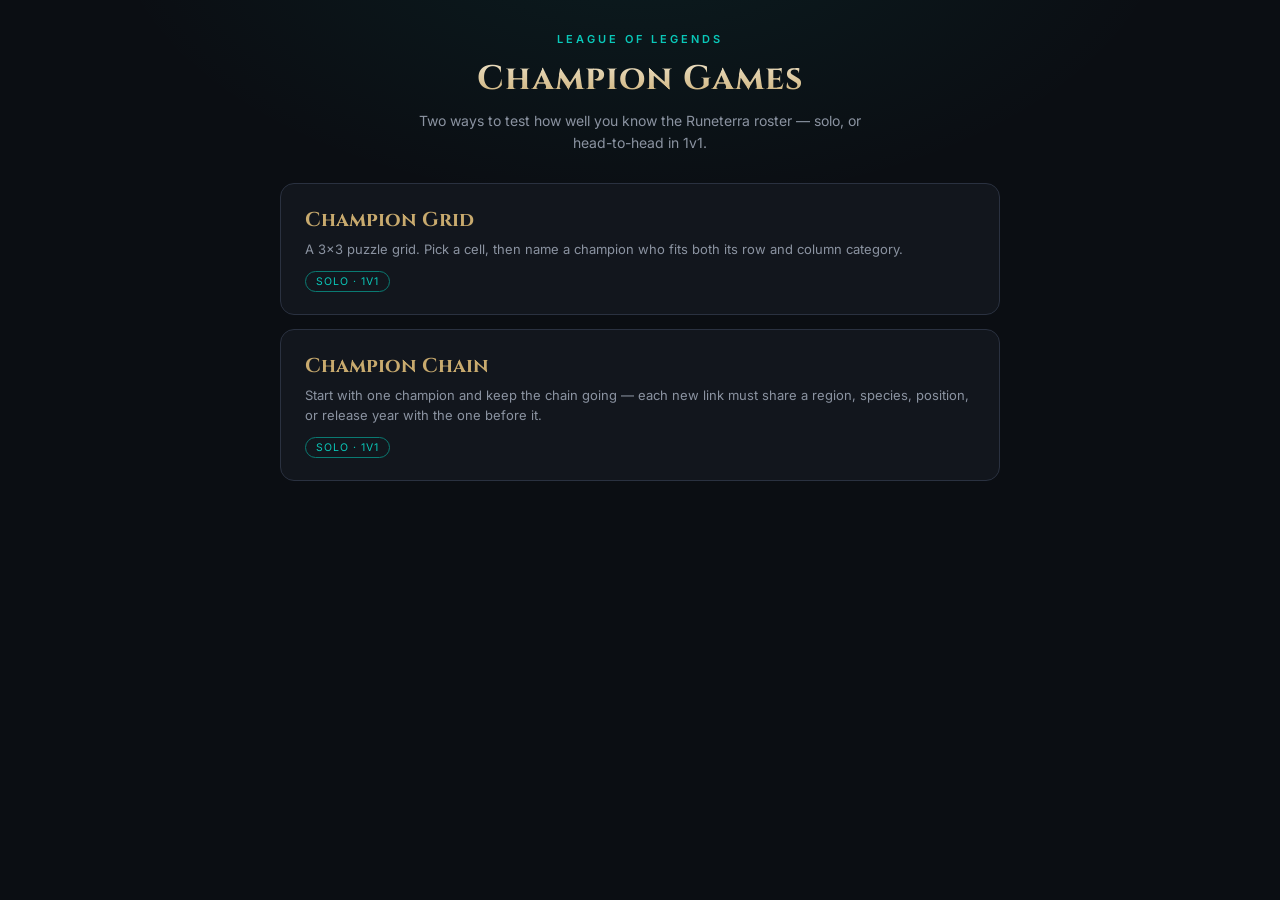
==== index.html @ 6adb9770 "Initial commit" ====
<!DOCTYPE html>
<html lang="en">
<head>
<meta charset="UTF-8">
<meta name="viewport" content="width=device-width, initial-scale=1.0">
<title>minigames lol</title>
<link rel="preconnect" href="https://fonts.googleapis.com">
<link rel="preconnect" href="https://fonts.gstatic.com" crossorigin>
<link href="https://fonts.googleapis.com/css2?family=Cinzel:wght@500;600;700&family=Inter:wght@400;500;600;700&display=swap" rel="stylesheet">
<link rel="stylesheet" href="shared/theme.css">
<style>
  .game-cards{display:flex;flex-direction:column;gap:14px;margin-top:28px;}
  .game-card{
    display:block;text-decoration:none;
    background:var(--bg-panel);border:1px solid var(--border-soft);border-radius:14px;
    padding:22px 24px;transition:border-color .15s ease;
  }
  .game-card:hover{border-color:var(--hex-teal-dim);}
  .game-card h2{
    font-family:'Cinzel',serif;font-size:20px;margin:0 0 6px;color:var(--hex-gold);
  }
  .game-card p{margin:0;color:var(--text-dim);font-size:13px;line-height:1.55;}
  .game-card .tag{
    display:inline-block;margin-top:12px;font-size:10.5px;letter-spacing:1px;text-transform:uppercase;
    color:var(--hex-teal);border:1px solid var(--hex-teal-dim);padding:3px 10px;border-radius:999px;
  }
</style>
</head>
<body>
<div class="wrap">
  <header>
    <div class="eyebrow">League of Legends</div>
    <h1>Champion Games</h1>
    <p class="sub">Two ways to test how well you know the Runeterra roster — solo, or head-to-head in 1v1.</p>
  </header>

  <div class="game-cards">
    <a class="game-card" href="grid/index.html">
      <h2>Champion Grid</h2>
      <p>A 3×3 puzzle grid. Pick a cell, then name a champion who fits both its row and column category.</p>
      <span class="tag">Solo · 1v1</span>
    </a>
    <a class="game-card" href="chain/index.html">
      <h2>Champion Chain</h2>
      <p>Start with one champion and keep the chain going — each new link must share a region, species, position, or release year with the one before it.</p>
      <span class="tag">Solo · 1v1</span>
    </a>
  </div>
</div>
</body>
</html>
---- shared/theme.css ----
/* ---------- shared Runeterra theme ---------- */
/* Design tokens + components common to every game (Grid, Chain, future ones).
   Each game's own stylesheet @imports this, then adds only its own layout. */

:root{
  --bg-void: #0b0e13;
  --bg-panel: #12161d;
  --bg-panel-2: #171c25;
  --bg-cell: #1b212b;
  --hex-gold: #c8aa6e;
  --hex-gold-dim: #7a6942;
  --hex-teal: #0ac8b9;
  --hex-teal-dim: #0a7a72;
  --blood-red: #c3423f;
  --text-main: #eef0f2;
  --text-dim: #8b93a1;
  --text-faint: #565f6e;
  --border-soft: #2a3140;
}
*{box-sizing:border-box;}
html,body{margin:0;padding:0;}
body{
  background:
    radial-gradient(ellipse 900px 500px at 50% -10%, rgba(10,200,185,0.08), transparent 60%),
    var(--bg-void);
  color:var(--text-main);
  font-family:'Inter',sans-serif;
  min-height:100vh;
  padding:32px 16px 64px;
}
.wrap{max-width:720px;margin:0 auto;}

header{text-align:center;margin-bottom:22px;}
.eyebrow{
  font-family:'Inter',sans-serif;
  font-size:11px;letter-spacing:3px;text-transform:uppercase;
  color:var(--hex-teal);font-weight:600;margin-bottom:10px;
}
h1{
  font-family:'Cinzel',serif;
  font-size:34px;font-weight:700;margin:0 0 8px;
  background:linear-gradient(180deg,#f0e6cf,var(--hex-gold));
  -webkit-background-clip:text;background-clip:text;color:transparent;
  letter-spacing:1px;
}
.sub{color:var(--text-dim);font-size:14px;max-width:460px;margin:0 auto;line-height:1.6;}

.nav-row{
  display:flex;justify-content:center;gap:8px;margin:0 0 22px;flex-wrap:wrap;
}
.nav-row a{
  font-size:12px;font-weight:600;color:var(--text-dim);text-decoration:none;
  border:1px solid var(--border-soft);padding:7px 14px;border-radius:999px;
}
.nav-row a.active{color:var(--hex-teal);border-color:var(--hex-teal-dim);background:rgba(10,200,185,0.08);}
.nav-row a:hover{color:var(--text-main);}

/* ---- toggle switches ---- */
.settings-row{
  display:flex;align-items:center;justify-content:center;gap:10px;
  margin:20px 0 6px;flex-wrap:wrap;
}
.toggle-label{
  display:flex;align-items:center;gap:9px;
  font-size:13px;color:var(--text-main);cursor:pointer;
  background:var(--bg-panel);border:1px solid var(--border-soft);
  padding:8px 14px;border-radius:999px;
}
.switch{position:relative;width:36px;height:20px;flex-shrink:0;}
.switch input{opacity:0;width:0;height:0;}
.slider{
  position:absolute;inset:0;background:var(--bg-panel-2);
  border:1px solid var(--border-soft);border-radius:999px;
  transition:background .15s ease;
}
.slider::before{
  content:"";position:absolute;height:14px;width:14px;left:2px;top:2px;
  background:var(--text-faint);border-radius:50%;transition:transform .15s ease, background .15s ease;
}
.switch input:checked + .slider{background:var(--hex-teal-dim);border-color:var(--hex-teal);}
.switch input:checked + .slider::before{transform:translateX(16px);background:var(--hex-teal);}
.switch input:disabled + .slider{opacity:0.4;cursor:default;}
.toggle-label.disabled{opacity:0.55;cursor:default;}
.settings-note{
  font-size:11px;color:var(--text-faint);text-align:center;
  max-width:440px;margin:8px auto 22px;line-height:1.5;
}

/* ---- stat bar ---- */
.statbar{
  display:flex;justify-content:center;gap:28px;margin:6px 0 26px;flex-wrap:wrap;
}
.stat{text-align:center;}
.stat .num{font-family:'Cinzel',serif;font-size:22px;font-weight:600;color:var(--text-main);}
.stat .lbl{font-size:10px;letter-spacing:1.5px;text-transform:uppercase;color:var(--text-faint);margin-top:2px;}
.stat .num.streak{color:var(--hex-gold);}

.timer-row{display:flex;justify-content:center;margin:0 0 18px;}
.timer-pill{
  font-family:'Cinzel',serif;font-size:15px;font-weight:600;
  background:var(--bg-panel);border:1px solid var(--border-soft);
  padding:6px 16px;border-radius:999px;color:var(--text-dim);
  min-width:64px;text-align:center;
}
.timer-pill.low{color:var(--blood-red);border-color:var(--blood-red);}

/* ---- guess panel / autocomplete (shared by Grid + Chain) ---- */
.guess-panel{
  margin-top:26px;
  background:var(--bg-panel);
  border:1px solid var(--border-soft);
  border-radius:12px;
  padding:16px 18px;
  min-height:96px;
}
.guess-hint{font-size:12px;color:var(--text-dim);margin-bottom:10px;min-height:16px;}
.guess-hint b{color:var(--hex-gold);font-weight:600;}
.guess-row{position:relative;display:flex;gap:8px;}
input.guess-input{
  flex:1;
  background:var(--bg-panel-2);
  border:1px solid var(--border-soft);
  border-radius:8px;
  padding:11px 14px;
  color:var(--text-main);
  font-family:'Inter',sans-serif;
  font-size:14px;
  outline:none;
}
input.guess-input:focus{border-color:var(--hex-teal);}
input.guess-input:disabled{opacity:0.4;}
.err{color:var(--blood-red);font-size:12px;margin-top:8px;min-height:14px;}
.err.info{color:var(--hex-teal);}

.hint-row{display:flex;align-items:center;gap:10px;margin-top:12px;flex-wrap:wrap;}
button.hint-btn{
  background:transparent;border:1px solid var(--hex-gold-dim);color:var(--hex-gold);
  padding:7px 14px;border-radius:8px;font-family:'Inter',sans-serif;
  font-size:12px;font-weight:600;cursor:pointer;flex-shrink:0;
}
button.hint-btn:hover:not(:disabled){background:rgba(200,170,110,0.12);}
button.hint-btn:disabled{opacity:0.3;cursor:default;}
.hint-text{font-size:12px;color:var(--hex-teal);line-height:1.4;}

.suggestions{
  position:absolute;top:calc(100% + 6px);left:0;right:0;
  background:var(--bg-panel-2);
  border:1px solid var(--border-soft);
  border-radius:8px;
  max-height:220px;overflow-y:auto;
  z-index:5;
  display:none;
}
.suggestions.open{display:block;}
.sugg-item{
  padding:9px 14px;font-size:13px;cursor:pointer;
  display:flex;align-items:center;gap:10px;
  border-bottom:1px solid var(--border-soft);
}
.sugg-item:last-child{border-bottom:none;}
.sugg-item:hover, .sugg-item.hi{background:rgba(10,200,185,0.1);}
.sugg-item img{width:24px;height:24px;border-radius:4px;flex-shrink:0;}

/* ---- actions / buttons ---- */
.actions{display:flex;justify-content:center;gap:10px;margin-top:22px;flex-wrap:wrap;}
button.ghost{
  background:transparent;
  border:1px solid var(--border-soft);
  color:var(--text-dim);
  padding:9px 18px;border-radius:8px;
  font-family:'Inter',sans-serif;font-size:13px;font-weight:500;
  cursor:pointer;
}
button.ghost:hover{border-color:var(--hex-gold-dim);color:var(--text-main);}
button.ghost.danger:hover{border-color:var(--blood-red);color:#ffb4b2;}
button.ghost:disabled{opacity:0.35;cursor:default;}

/* ---- result banner ---- */
.result-banner{
  margin-top:22px;text-align:center;
  background:var(--bg-panel);
  border:1px solid var(--hex-gold-dim);
  border-radius:12px;
  padding:22px 18px;
  display:none;
}
.result-banner.show{display:block;}
.result-banner .score{
  font-family:'Cinzel',serif;font-size:28px;color:var(--hex-gold);font-weight:700;
}
.result-banner .rline{color:var(--text-dim);font-size:13px;margin-top:6px;}
.result-banner button.primary{
  margin-top:16px;
  background:var(--hex-teal-dim);
  border:1px solid var(--hex-teal);
  color:#eafffb;
  padding:10px 22px;border-radius:8px;
  font-family:'Inter',sans-serif;font-size:13px;font-weight:600;
  cursor:pointer;
}
.result-banner button.primary:hover{background:var(--hex-teal);color:#062120;}
.result-actions{display:flex;justify-content:center;gap:10px;margin-top:16px;flex-wrap:wrap;}
.result-actions button.secondary{
  background:transparent;border:1px solid var(--hex-gold-dim);color:var(--hex-gold);
  padding:10px 20px;border-radius:8px;font-family:'Inter',sans-serif;
  font-size:13px;font-weight:600;cursor:pointer;
}
.result-actions button.secondary:hover{background:rgba(200,170,110,0.12);}
.copy-toast{font-size:11px;color:var(--hex-teal);margin-top:10px;min-height:14px;}

.stats-strip{
  display:flex;justify-content:center;gap:22px;margin:10px 0 0;flex-wrap:wrap;
  font-size:11px;color:var(--text-faint);
}
.stats-strip span b{color:var(--text-dim);font-weight:600;}

/* ---- multiplayer lobby (shared) ---- */
.mp-panel{
  background:var(--bg-panel);border:1px solid var(--border-soft);border-radius:12px;
  padding:18px;margin:0 0 22px;text-align:center;
}
.mp-panel h3{margin:0 0 4px;font-family:'Cinzel',serif;font-size:16px;color:var(--hex-gold);}
.mp-panel p{margin:4px 0 14px;font-size:12px;color:var(--text-dim);}
.mp-row{display:flex;gap:8px;justify-content:center;flex-wrap:wrap;}
.mp-row input{
  background:var(--bg-panel-2);border:1px solid var(--border-soft);border-radius:8px;
  padding:9px 12px;color:var(--text-main);font-family:'Cinzel',serif;letter-spacing:2px;
  text-transform:uppercase;width:120px;text-align:center;font-size:14px;
}
.mp-code{
  font-family:'Cinzel',serif;font-size:26px;letter-spacing:6px;color:var(--hex-teal);
  margin:6px 0;
}
.mp-status{font-size:12px;color:var(--text-faint);margin-top:10px;}
.mp-status.live{color:var(--hex-teal);}
.player-tag{
  display:inline-flex;align-items:center;gap:6px;font-size:11px;
  background:var(--bg-panel-2);border:1px solid var(--border-soft);
  padding:4px 10px;border-radius:999px;color:var(--text-dim);margin:0 4px;
}
.player-tag.you{color:var(--hex-teal);border-color:var(--hex-teal-dim);}
.player-tag.turn{color:var(--hex-gold);border-color:var(--hex-gold-dim);}

@media (max-width:520px){
  h1{font-size:26px;}
}
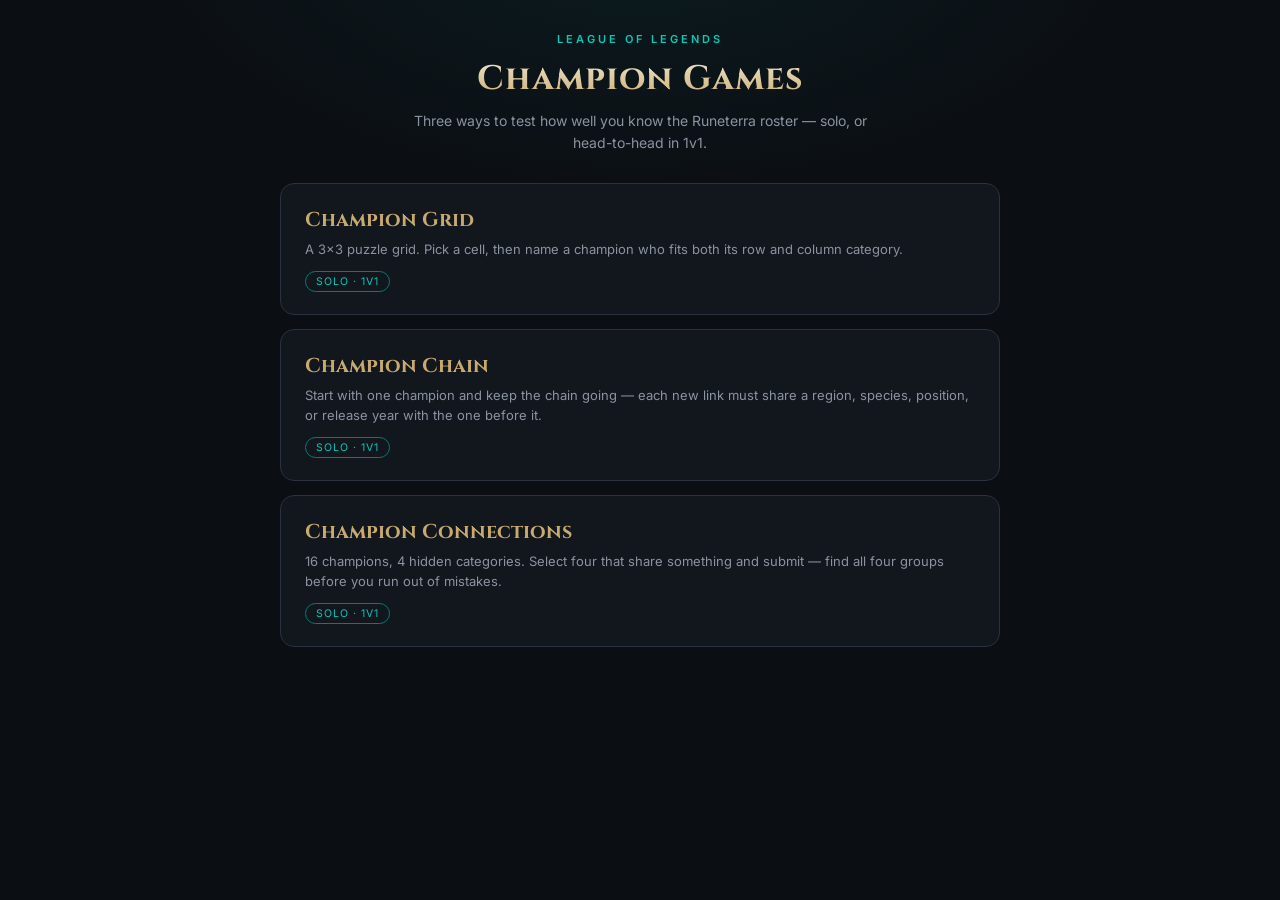
==== commit a23bfcb3: "connections" ====
--- a/index.html
+++ b/index.html
@@ -31,7 +31,7 @@
   <header>
     <div class="eyebrow">League of Legends</div>
     <h1>Champion Games</h1>
-    <p class="sub">Two ways to test how well you know the Runeterra roster — solo, or head-to-head in 1v1.</p>
+    <p class="sub">Three ways to test how well you know the Runeterra roster — solo, or head-to-head in 1v1.</p>
   </header>
 
   <div class="game-cards">
@@ -45,7 +45,12 @@
       <p>Start with one champion and keep the chain going — each new link must share a region, species, position, or release year with the one before it.</p>
       <span class="tag">Solo · 1v1</span>
     </a>
+    <a class="game-card" href="connections/index.html">
+      <h2>Champion Connections</h2>
+      <p>16 champions, 4 hidden categories. Select four that share something and submit — find all four groups before you run out of mistakes.</p>
+      <span class="tag">Solo · 1v1</span>
+    </a>
   </div>
 </div>
 </body>
-</html>
+</html>
--- a/shared/theme.css
+++ b/shared/theme.css
@@ -233,6 +233,54 @@
 }
 .mp-status{font-size:12px;color:var(--text-faint);margin-top:10px;}
 .mp-status.live{color:var(--hex-teal);}
+
+/* ---- clear win/lose/tie result state (shared by Grid + Chain 1v1) ---- */
+.rline.mp-win, .rline.mp-lose, .rline.mp-tie{
+  font-weight:700;font-size:15px;padding:10px 14px;border-radius:8px;margin-top:10px;
+}
+.rline.mp-win{color:#baffd8;background:rgba(10,200,185,0.14);border:1px solid var(--hex-teal);}
+.rline.mp-lose{color:#ffc4c2;background:rgba(195,66,63,0.14);border:1px solid var(--blood-red);}
+.rline.mp-tie{color:var(--hex-gold);background:rgba(200,170,110,0.12);border:1px solid var(--hex-gold-dim);}
+
+/* ---- coin flip ---- */
+.coin-flip{
+  font-family:'Cinzel',serif;font-size:14px;color:var(--hex-gold);
+  margin-top:10px;
+}
+.coin-flip .coin{display:inline-block;animation:coin-spin 0.7s ease-out;}
+@keyframes coin-spin{
+  0%{transform:rotateY(0deg);}
+  100%{transform:rotateY(1080deg);}
+}
+
+/* ---- mode toggle (Race / Turns) ---- */
+.mp-mode-row{display:flex;justify-content:center;gap:8px;margin-bottom:14px;}
+.mode-btn{
+  background:var(--bg-panel-2);border:1px solid var(--border-soft);color:var(--text-dim);
+  padding:7px 16px;border-radius:999px;font-family:'Inter',sans-serif;
+  font-size:12px;font-weight:600;cursor:pointer;
+}
+.mode-btn.active{color:var(--hex-teal);border-color:var(--hex-teal-dim);background:rgba(10,200,185,0.1);}
+.mode-btn:disabled{opacity:0.45;cursor:default;}
+
+/* ---- turn-based grid ownership ---- */
+.cell.owned-host{border-color:var(--hex-teal);box-shadow:0 0 0 1px var(--hex-teal);}
+.cell.owned-guest{border-color:var(--hex-gold);box-shadow:0 0 0 1px var(--hex-gold);}
+.cell .owner-tag{
+  position:absolute;top:5px;left:5px;
+  font-size:8.5px;font-weight:700;letter-spacing:0.4px;text-transform:uppercase;
+  padding:2px 6px;border-radius:4px;color:#fff;
+}
+.owner-tag.owned-host{background:rgba(10,200,185,0.85);}
+.owner-tag.owned-guest{background:rgba(200,170,110,0.85);}
+.mp-score-row{
+  display:flex;justify-content:center;gap:24px;margin:6px 0 18px;
+}
+.mp-score-row .mp-score{
+  text-align:center;font-family:'Cinzel',serif;
+}
+.mp-score-row .mp-score .n{font-size:20px;font-weight:700;color:var(--text-main);}
+.mp-score-row .mp-score .l{font-size:10px;letter-spacing:1px;text-transform:uppercase;color:var(--text-faint);}
 .player-tag{
   display:inline-flex;align-items:center;gap:6px;font-size:11px;
   background:var(--bg-panel-2);border:1px solid var(--border-soft);
